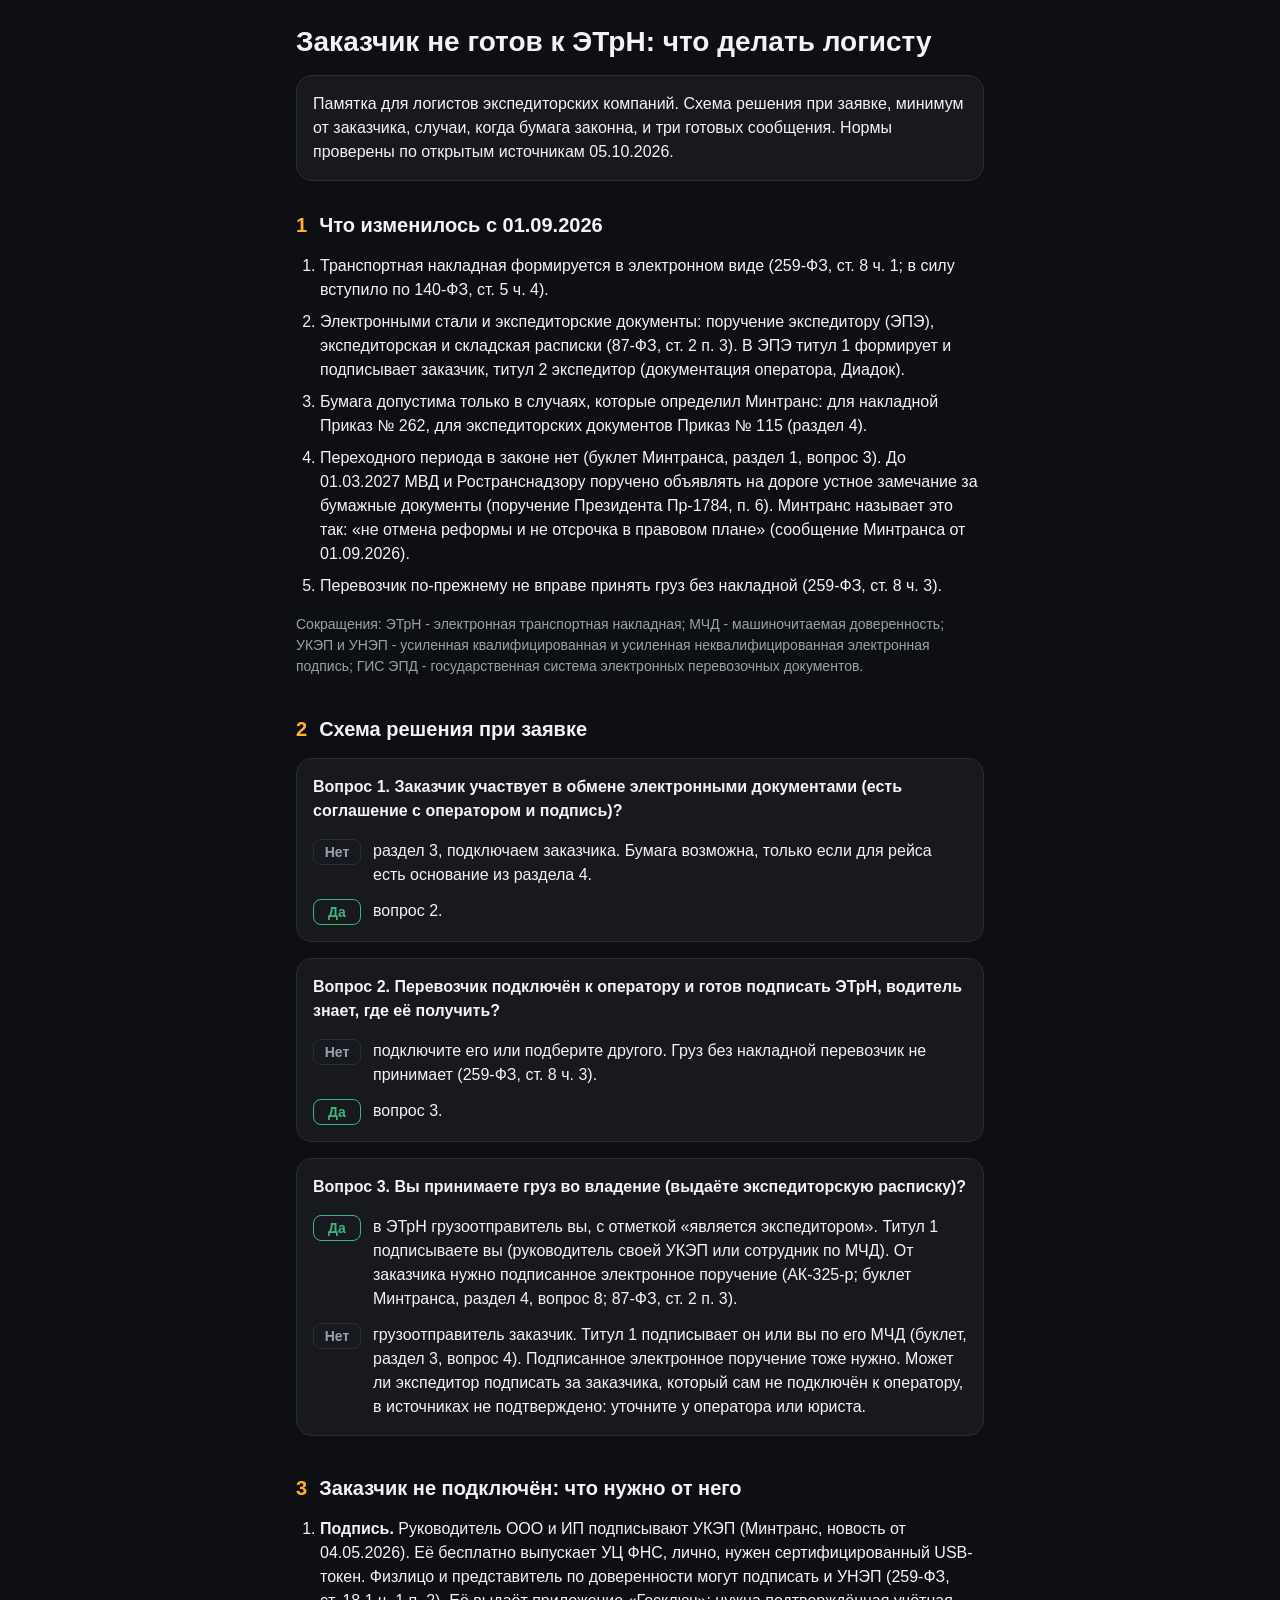
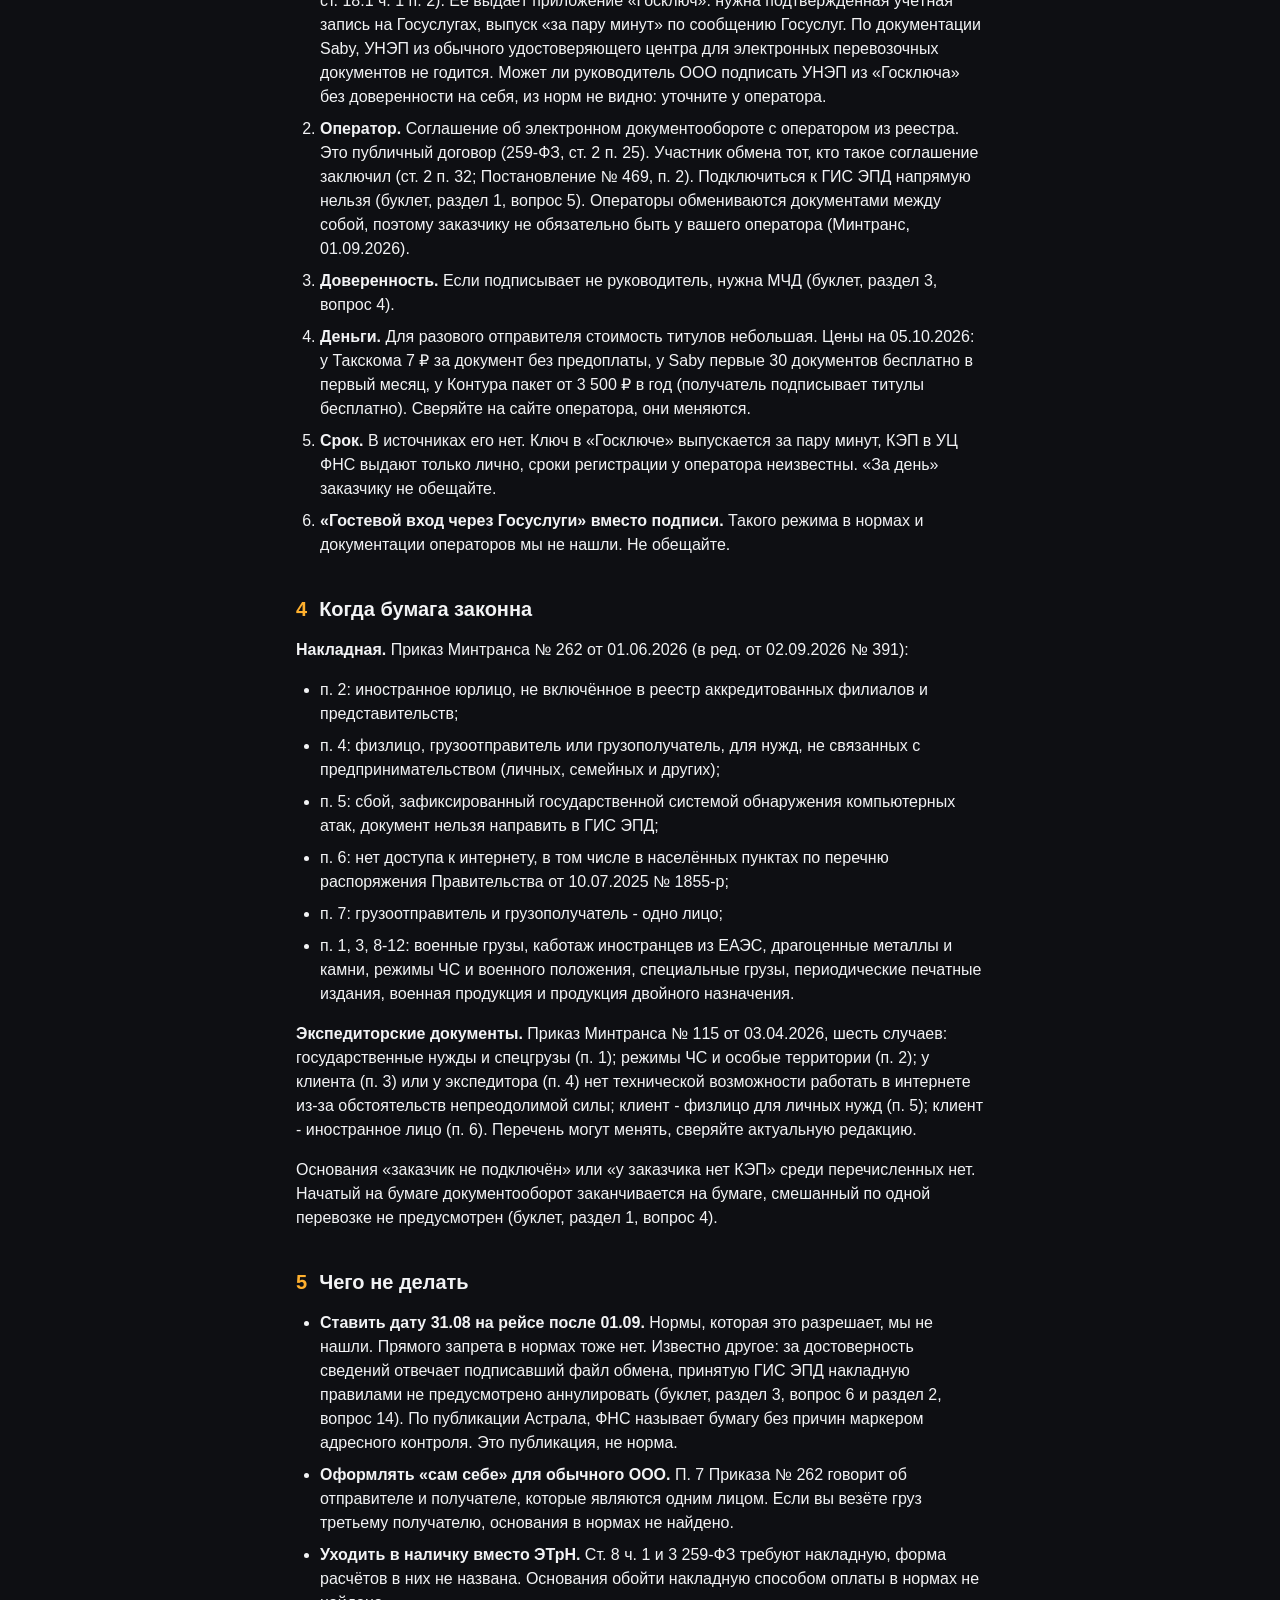
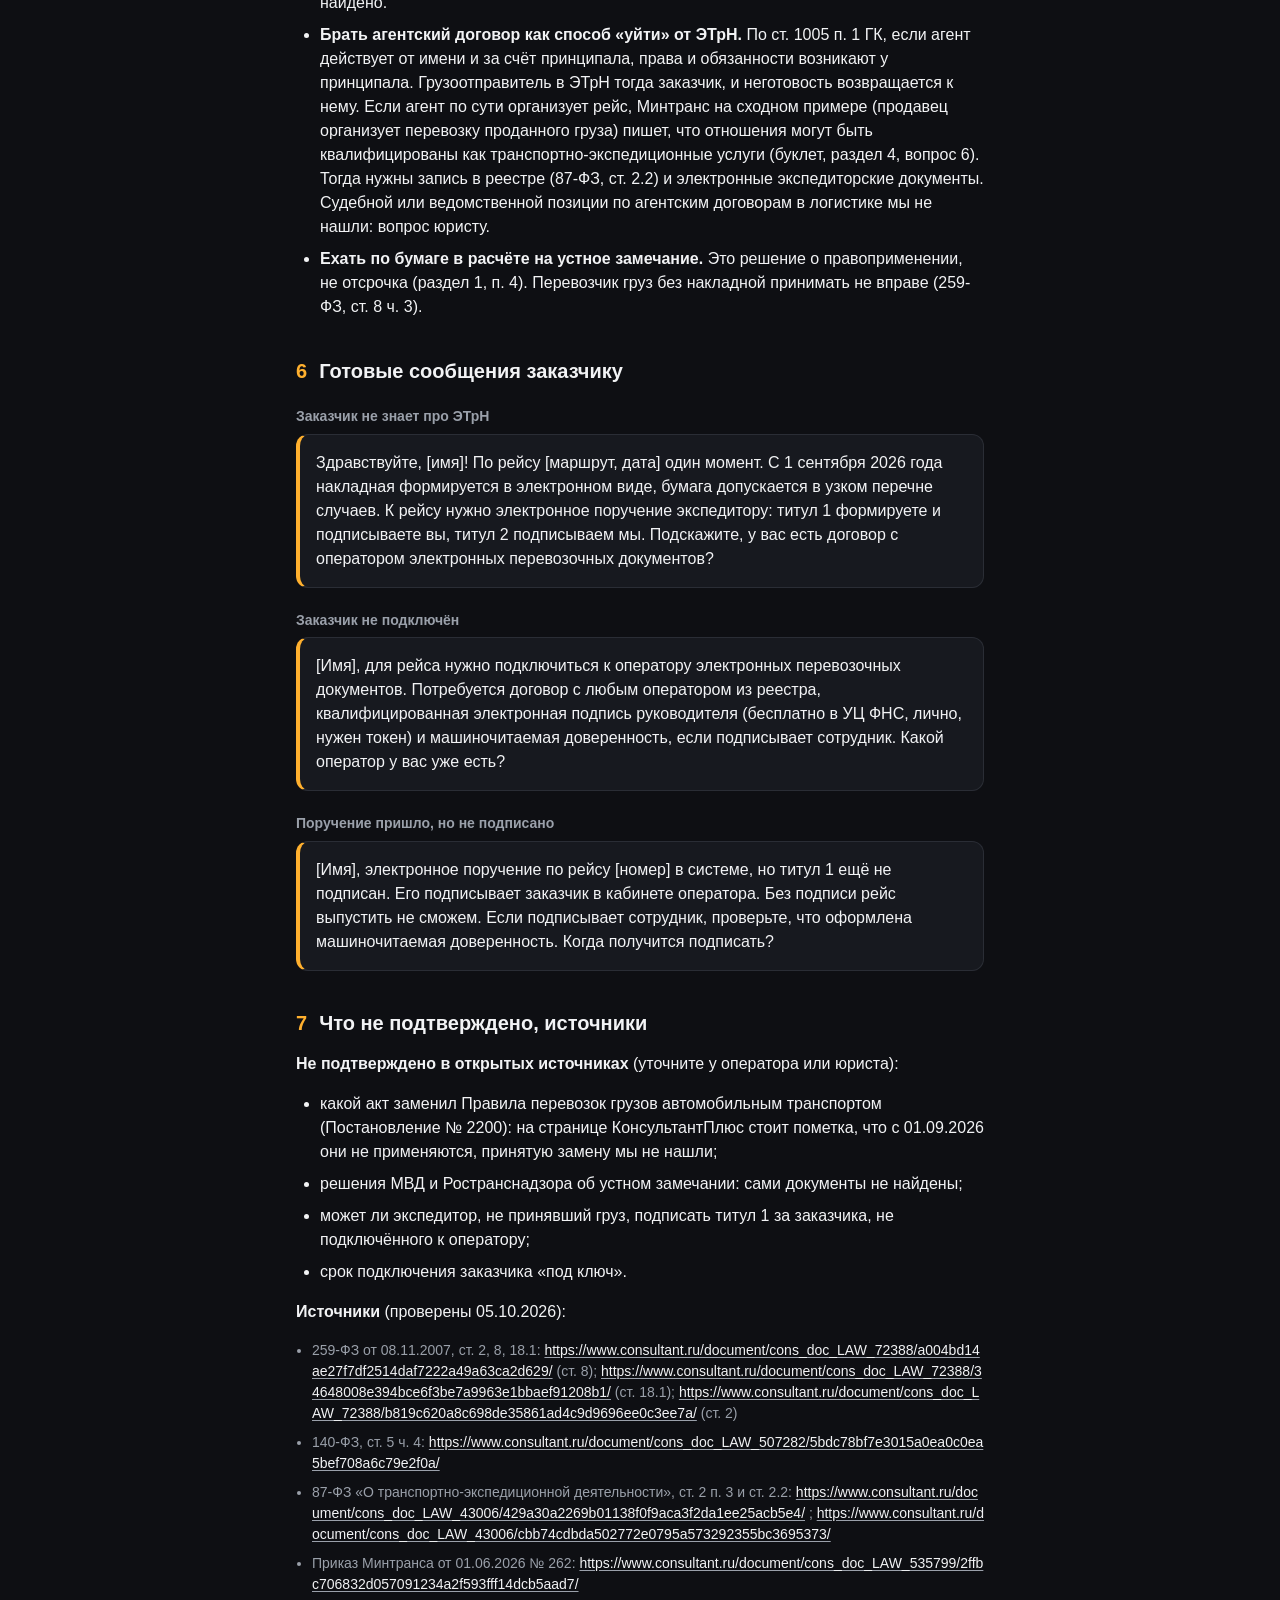
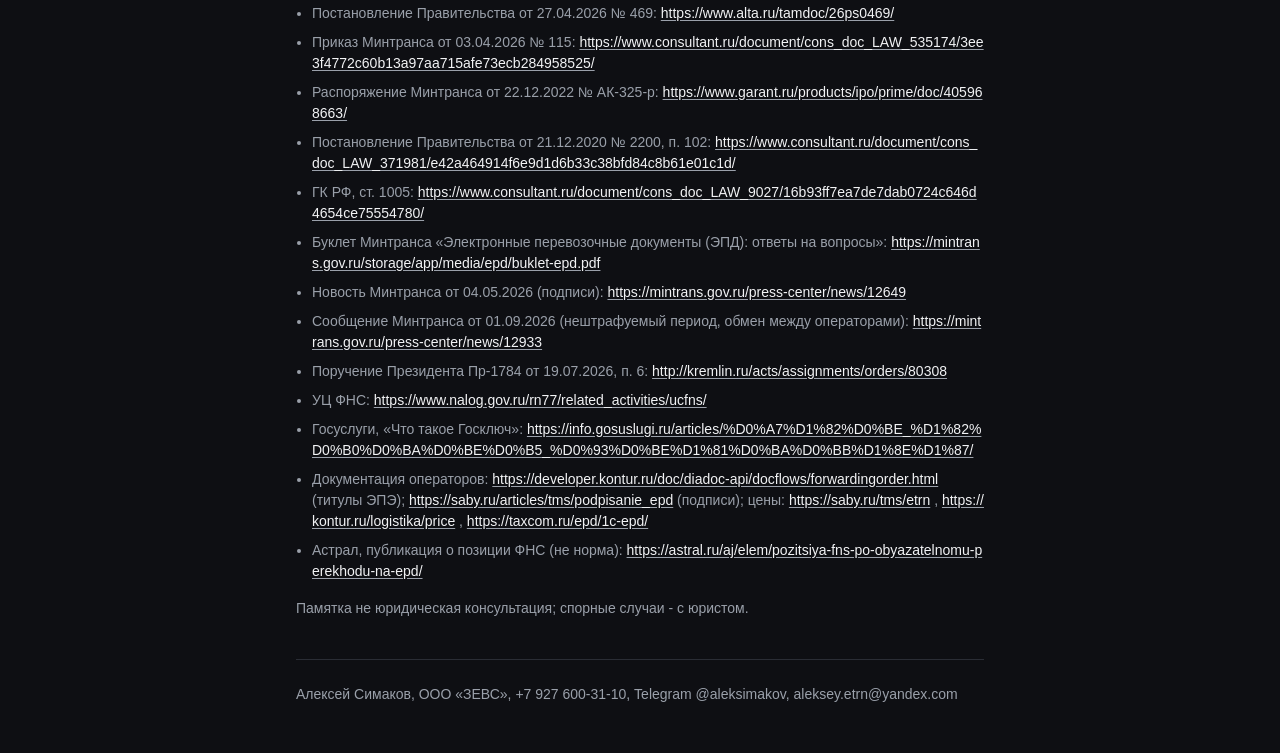
==== pamyatka.html @ cad3db92 "pamyatka: памятка логисту «Заказчик не готов к ЭТрН» (noindex)" ====
<!DOCTYPE html>
<html lang="ru">
<head>
<meta name="robots" content="noindex, nofollow">
<meta charset="utf-8">
<meta name="viewport" content="width=device-width, initial-scale=1">
<title>Заказчик не готов к ЭТрН: что делать логисту</title>
<style>
:root{
  --bg:#0E0F13; --surface:#17191F; --text:#F2F3F5; --text-dim:#9AA0AA;
  --accent:#FFB02E; --border:#2A2D35; --ok:#3FB57A;
}
*{box-sizing:border-box}
html{-webkit-text-size-adjust:100%}
body{margin:0;background:var(--bg);color:var(--text);
  font:16px/1.5 Inter,-apple-system,"Segoe UI",Roboto,Helvetica,Arial,sans-serif}
main{max-width:720px;margin:0 auto;padding:24px 16px 48px}
h1{font-size:20px;line-height:1.25;margin:0 0 16px;font-weight:700}
h2{font-size:16px;line-height:1.25;margin:0 0 16px;font-weight:700;display:flex;gap:12px;align-items:baseline}
h2 .n{color:var(--accent);flex:none}
h3{font-size:14px;line-height:1.25;margin:24px 0 8px;font-weight:700;color:var(--text-dim)}
@media (min-width:480px){h1{font-size:28px}h2{font-size:20px}}
.lead{font-size:16px;color:var(--text);margin:0 0 32px;padding:16px;background:var(--surface);border:1px solid var(--border);border-radius:16px}
section{margin:0 0 40px}
p{margin:0 0 16px}
ol,ul{margin:0 0 16px;padding-left:24px}
li{margin:0 0 8px}
strong{font-weight:700}
a{color:var(--text);text-decoration:underline;text-decoration-color:var(--text-dim);text-underline-offset:2px;word-break:break-all}
.abbr{font-size:14px;color:var(--text-dim)}
.disc{font-size:14px;color:var(--text-dim);margin-top:16px}
.q{background:var(--surface);border:1px solid var(--border);border-radius:16px;margin:0 0 16px;padding:16px;break-inside:avoid}
.qh{font-weight:700;margin:0 0 16px}
ul.yn{list-style:none;padding:0;margin:0}
ul.yn li{display:flex;gap:12px;align-items:flex-start;margin:0 0 12px}
ul.yn li:last-child{margin:0}
ul.yn b{flex:none;min-width:48px;text-align:center;font-size:14px;line-height:24px;border:1px solid var(--border);border-radius:8px;padding:0 8px}
ul.yn b.yes{color:var(--ok);border-color:var(--ok)}
ul.yn b.no{color:var(--text-dim)}
ul.yn span{flex:1;min-width:0}
blockquote{margin:0 0 16px;padding:16px;background:var(--surface);border:1px solid var(--border);border-left:4px solid var(--accent);border-radius:12px;break-inside:avoid}
blockquote p{margin:0}
ul.src{font-size:14px;color:var(--text-dim);padding-left:16px}
ul.src li{margin:0 0 8px}
hr{border:0;border-top:1px solid var(--border);margin:24px 0}
.foot{font-size:14px;color:var(--text-dim);margin:0}
@media print{
  :root{--bg:#fff;--surface:#fff;--text:#111;--text-dim:#444;--accent:#111;--border:#bbb;--ok:#111}
  @page{size:A4;margin:12mm}
  body{font-size:14px;line-height:1.35}
  main{max-width:none;padding:0}
  .lead{border-radius:0;margin-bottom:16px;padding:12px}
  section{margin:0 0 16px}
  h2{break-after:avoid;margin-bottom:8px}
  h3{break-after:avoid;margin:12px 0 4px}
  p{margin-bottom:8px}
  ol,ul{margin-bottom:8px}
  li{break-inside:avoid;margin-bottom:4px}
  .q{padding:12px;margin-bottom:8px}
  .qh{margin-bottom:8px}
  ul.yn li{margin-bottom:8px}
  blockquote{padding:12px;margin-bottom:8px}
  ul.src{font-size:12px;line-height:1.3}
  ul.src li{margin-bottom:4px}
  a{text-decoration:none;color:var(--text)}
  ul.yn b.yes{border-color:#111}
}

</style>
</head>
<body>
<main>
<h1>Заказчик не готов к ЭТрН: что делать логисту</h1>
<p class="lead">Памятка для логистов экспедиторских компаний. Схема решения при заявке, минимум от заказчика, случаи, когда бумага законна, и три готовых сообщения. Нормы проверены по открытым источникам 05.10.2026.</p>
<section id="s1">
<h2><span class="n">1</span>Что изменилось с 01.09.2026</h2>
<ol>
<li>Транспортная накладная формируется в электронном виде (259-ФЗ, ст.&nbsp;8 ч. 1; в силу вступило по 140-ФЗ, ст.&nbsp;5 ч. 4).</li>
<li>Электронными стали и экспедиторские документы: поручение экспедитору (ЭПЭ), экспедиторская и складская расписки (87-ФЗ, ст.&nbsp;2 п.&nbsp;3). В ЭПЭ титул 1 формирует и подписывает заказчик, титул 2 экспедитор (документация оператора, Диадок).</li>
<li>Бумага допустима только в случаях, которые определил Минтранс: для накладной Приказ №&nbsp;262, для экспедиторских документов Приказ №&nbsp;115 (раздел&nbsp;4).</li>
<li>Переходного периода в законе нет (буклет Минтранса, раздел&nbsp;1, вопрос&nbsp;3). До 01.03.2027 МВД и Ространснадзору поручено объявлять на дороге устное замечание за бумажные документы (поручение Президента Пр-1784, п.&nbsp;6). Минтранс называет это так: «не отмена реформы и не отсрочка в правовом плане» (сообщение Минтранса от 01.09.2026).</li>
<li>Перевозчик по-прежнему не вправе принять груз без накладной (259-ФЗ, ст.&nbsp;8 ч. 3).</li>
</ol>
<p class="abbr">Сокращения: ЭТрН - электронная транспортная накладная; МЧД - машиночитаемая доверенность; УКЭП и УНЭП - усиленная квалифицированная и усиленная неквалифицированная электронная подпись; ГИС ЭПД - государственная система электронных перевозочных документов.</p>
</section>
<section id="s2">
<h2><span class="n">2</span>Схема решения при заявке</h2>
<div class="q"><p class="qh">Вопрос 1. Заказчик участвует в обмене электронными документами (есть соглашение с оператором и подпись)?</p>
<ul class="yn">
<li><b class="no">Нет</b><span>раздел&nbsp;3, подключаем заказчика. Бумага возможна, только если для рейса есть основание из раздела&nbsp;4.</span></li>
<li><b class="yes">Да</b><span>вопрос&nbsp;2.</span></li>
</ul></div>
<div class="q"><p class="qh">Вопрос 2. Перевозчик подключён к оператору и готов подписать ЭТрН, водитель знает, где её получить?</p>
<ul class="yn">
<li><b class="no">Нет</b><span>подключите его или подберите другого. Груз без накладной перевозчик не принимает (259-ФЗ, ст.&nbsp;8 ч. 3).</span></li>
<li><b class="yes">Да</b><span>вопрос&nbsp;3.</span></li>
</ul></div>
<div class="q"><p class="qh">Вопрос 3. Вы принимаете груз во владение (выдаёте экспедиторскую расписку)?</p>
<ul class="yn">
<li><b class="yes">Да</b><span>в ЭТрН грузоотправитель вы, с отметкой «является экспедитором». Титул 1 подписываете вы (руководитель своей УКЭП или сотрудник по МЧД). От заказчика нужно подписанное электронное поручение (АК-325-р; буклет Минтранса, раздел&nbsp;4, вопрос&nbsp;8; 87-ФЗ, ст.&nbsp;2 п.&nbsp;3).</span></li>
<li><b class="no">Нет</b><span>грузоотправитель заказчик. Титул 1 подписывает он или вы по его МЧД (буклет, раздел&nbsp;3, вопрос&nbsp;4). Подписанное электронное поручение тоже нужно. Может ли экспедитор подписать за заказчика, который сам не подключён к оператору, в источниках не подтверждено: уточните у оператора или юриста.</span></li>
</ul></div>
</section>
<section id="s3">
<h2><span class="n">3</span>Заказчик не подключён: что нужно от него</h2>
<ol>
<li><strong>Подпись.</strong> Руководитель ООО и ИП подписывают УКЭП (Минтранс, новость от 04.05.2026). Её бесплатно выпускает УЦ ФНС, лично, нужен сертифицированный USB-токен. Физлицо и представитель по доверенности могут подписать и УНЭП (259-ФЗ, ст.&nbsp;18.1 ч. 1 п.&nbsp;2). Её выдаёт приложение «Госключ»: нужна подтверждённая учётная запись на Госуслугах, выпуск «за пару минут» по сообщению Госуслуг. По документации Saby, УНЭП из обычного удостоверяющего центра для электронных перевозочных документов не годится. Может ли руководитель ООО подписать УНЭП из «Госключа» без доверенности на себя, из норм не видно: уточните у оператора.</li>
<li><strong>Оператор.</strong> Соглашение об электронном документообороте с оператором из реестра. Это публичный договор (259-ФЗ, ст.&nbsp;2 п.&nbsp;25). Участник обмена тот, кто такое соглашение заключил (ст.&nbsp;2 п.&nbsp;32; Постановление №&nbsp;469, п.&nbsp;2). Подключиться к ГИС ЭПД напрямую нельзя (буклет, раздел&nbsp;1, вопрос&nbsp;5). Операторы обмениваются документами между собой, поэтому заказчику не обязательно быть у вашего оператора (Минтранс, 01.09.2026).</li>
<li><strong>Доверенность.</strong> Если подписывает не руководитель, нужна МЧД (буклет, раздел&nbsp;3, вопрос&nbsp;4).</li>
<li><strong>Деньги.</strong> Для разового отправителя стоимость титулов небольшая. Цены на 05.10.2026: у Такскома 7 ₽ за документ без предоплаты, у Saby первые 30 документов бесплатно в первый месяц, у Контура пакет от 3 500 ₽ в год (получатель подписывает титулы бесплатно). Сверяйте на сайте оператора, они меняются.</li>
<li><strong>Срок.</strong> В источниках его нет. Ключ в «Госключе» выпускается за пару минут, КЭП в УЦ ФНС выдают только лично, сроки регистрации у оператора неизвестны. «За день» заказчику не обещайте.</li>
<li><strong>«Гостевой вход через Госуслуги» вместо подписи.</strong> Такого режима в нормах и документации операторов мы не нашли. Не обещайте.</li>
</ol>
</section>
<section id="s4">
<h2><span class="n">4</span>Когда бумага законна</h2>
<p><strong>Накладная.</strong> Приказ Минтранса №&nbsp;262 от 01.06.2026 (в ред. от 02.09.2026 №&nbsp;391):</p>
<ul>
<li>п.&nbsp;2: иностранное юрлицо, не включённое в реестр аккредитованных филиалов и представительств;</li>
<li>п.&nbsp;4: физлицо, грузоотправитель или грузополучатель, для нужд, не связанных с предпринимательством (личных, семейных и других);</li>
<li>п.&nbsp;5: сбой, зафиксированный государственной системой обнаружения компьютерных атак, документ нельзя направить в ГИС ЭПД;</li>
<li>п.&nbsp;6: нет доступа к интернету, в том числе в населённых пунктах по перечню распоряжения Правительства от 10.07.2025 №&nbsp;1855-р;</li>
<li>п.&nbsp;7: грузоотправитель и грузополучатель - одно лицо;</li>
<li>п.&nbsp;1, 3, 8-12: военные грузы, каботаж иностранцев из ЕАЭС, драгоценные металлы и камни, режимы ЧС и военного положения, специальные грузы, периодические печатные издания, военная продукция и продукция двойного назначения.</li>
</ul>
<p><strong>Экспедиторские документы.</strong> Приказ Минтранса №&nbsp;115 от 03.04.2026, шесть случаев: государственные нужды и спецгрузы (п.&nbsp;1); режимы ЧС и особые территории (п.&nbsp;2); у клиента (п.&nbsp;3) или у экспедитора (п.&nbsp;4) нет технической возможности работать в интернете из-за обстоятельств непреодолимой силы; клиент - физлицо для личных нужд (п.&nbsp;5); клиент - иностранное лицо (п.&nbsp;6). Перечень могут менять, сверяйте актуальную редакцию.</p>
<p>Основания «заказчик не подключён» или «у заказчика нет КЭП» среди перечисленных нет. Начатый на бумаге документооборот заканчивается на бумаге, смешанный по одной перевозке не предусмотрен (буклет, раздел&nbsp;1, вопрос&nbsp;4).</p>
</section>
<section id="s5">
<h2><span class="n">5</span>Чего не делать</h2>
<ul>
<li><strong>Ставить дату 31.08 на рейсе после 01.09.</strong> Нормы, которая это разрешает, мы не нашли. Прямого запрета в нормах тоже нет. Известно другое: за достоверность сведений отвечает подписавший файл обмена, принятую ГИС ЭПД накладную правилами не предусмотрено аннулировать (буклет, раздел&nbsp;3, вопрос&nbsp;6 и раздел&nbsp;2, вопрос&nbsp;14). По публикации Астрала, ФНС называет бумагу без причин маркером адресного контроля. Это публикация, не норма.</li>
<li><strong>Оформлять «сам себе» для обычного ООО.</strong> П. 7 Приказа №&nbsp;262 говорит об отправителе и получателе, которые являются одним лицом. Если вы везёте груз третьему получателю, основания в нормах не найдено.</li>
<li><strong>Уходить в наличку вместо ЭТрН.</strong> Ст. 8 ч. 1 и 3 259-ФЗ требуют накладную, форма расчётов в них не названа. Основания обойти накладную способом оплаты в нормах не найдено.</li>
<li><strong>Брать агентский договор как способ «уйти» от ЭТрН.</strong> По ст.&nbsp;1005 п.&nbsp;1 ГК, если агент действует от имени и за счёт принципала, права и обязанности возникают у принципала. Грузоотправитель в ЭТрН тогда заказчик, и неготовость возвращается к нему. Если агент по сути организует рейс, Минтранс на сходном примере (продавец организует перевозку проданного груза) пишет, что отношения могут быть квалифицированы как транспортно-экспедиционные услуги (буклет, раздел&nbsp;4, вопрос&nbsp;6). Тогда нужны запись в реестре (87-ФЗ, ст.&nbsp;2.2) и электронные экспедиторские документы. Судебной или ведомственной позиции по агентским договорам в логистике мы не нашли: вопрос юристу.</li>
<li><strong>Ехать по бумаге в расчёте на устное замечание.</strong> Это решение о правоприменении, не отсрочка (раздел&nbsp;1, п.&nbsp;4). Перевозчик груз без накладной принимать не вправе (259-ФЗ, ст.&nbsp;8 ч. 3).</li>
</ul>
</section>
<section id="s6">
<h2><span class="n">6</span>Готовые сообщения заказчику</h2>
<h3>Заказчик не знает про ЭТрН</h3>
<blockquote><p>Здравствуйте, [имя]! По рейсу [маршрут, дата] один момент. С 1 сентября 2026 года накладная формируется в электронном виде, бумага допускается в узком перечне случаев. К рейсу нужно электронное поручение экспедитору: титул 1 формируете и подписываете вы, титул 2 подписываем мы. Подскажите, у вас есть договор с оператором электронных перевозочных документов?</p></blockquote>
<h3>Заказчик не подключён</h3>
<blockquote><p>[Имя], для рейса нужно подключиться к оператору электронных перевозочных документов. Потребуется договор с любым оператором из реестра, квалифицированная электронная подпись руководителя (бесплатно в УЦ ФНС, лично, нужен токен) и машиночитаемая доверенность, если подписывает сотрудник. Какой оператор у вас уже есть?</p></blockquote>
<h3>Поручение пришло, но не подписано</h3>
<blockquote><p>[Имя], электронное поручение по рейсу [номер] в системе, но титул 1 ещё не подписан. Его подписывает заказчик в кабинете оператора. Без подписи рейс выпустить не сможем. Если подписывает сотрудник, проверьте, что оформлена машиночитаемая доверенность. Когда получится подписать?</p></blockquote>
</section>
<section id="s7">
<h2><span class="n">7</span>Что не подтверждено, источники</h2>
<p><strong>Не подтверждено в открытых источниках</strong> (уточните у оператора или юриста):</p>
<ul>
<li>какой акт заменил Правила перевозок грузов автомобильным транспортом (Постановление №&nbsp;2200): на странице КонсультантПлюс стоит пометка, что с 01.09.2026 они не применяются, принятую замену мы не нашли;</li>
<li>решения МВД и Ространснадзора об устном замечании: сами документы не найдены;</li>
<li>может ли экспедитор, не принявший груз, подписать титул 1 за заказчика, не подключённого к оператору;</li>
<li>срок подключения заказчика «под ключ».</li>
</ul>
<p><strong>Источники</strong> (проверены 05.10.2026):</p>
<ul class="src">
<li>259-ФЗ от 08.11.2007, ст.&nbsp;2, 8, 18.1: <a href="https://www.consultant.ru/document/cons_doc_LAW_72388/a004bd14ae27f7df2514daf7222a49a63ca2d629/">https://www.consultant.ru/document/cons_doc_LAW_72388/a004bd14ae27f7df2514daf7222a49a63ca2d629/</a> (ст.&nbsp;8); <a href="https://www.consultant.ru/document/cons_doc_LAW_72388/34648008e394bce6f3be7a9963e1bbaef91208b1/">https://www.consultant.ru/document/cons_doc_LAW_72388/34648008e394bce6f3be7a9963e1bbaef91208b1/</a> (ст.&nbsp;18.1); <a href="https://www.consultant.ru/document/cons_doc_LAW_72388/b819c620a8c698de35861ad4c9d9696ee0c3ee7a/">https://www.consultant.ru/document/cons_doc_LAW_72388/b819c620a8c698de35861ad4c9d9696ee0c3ee7a/</a> (ст.&nbsp;2)</li>
<li>140-ФЗ, ст.&nbsp;5 ч. 4: <a href="https://www.consultant.ru/document/cons_doc_LAW_507282/5bdc78bf7e3015a0ea0c0ea5bef708a6c79e2f0a/">https://www.consultant.ru/document/cons_doc_LAW_507282/5bdc78bf7e3015a0ea0c0ea5bef708a6c79e2f0a/</a></li>
<li>87-ФЗ «О транспортно-экспедиционной деятельности», ст.&nbsp;2 п.&nbsp;3 и ст.&nbsp;2.2: <a href="https://www.consultant.ru/document/cons_doc_LAW_43006/429a30a2269b01138f0f9aca3f2da1ee25acb5e4/">https://www.consultant.ru/document/cons_doc_LAW_43006/429a30a2269b01138f0f9aca3f2da1ee25acb5e4/</a> ; <a href="https://www.consultant.ru/document/cons_doc_LAW_43006/cbb74cdbda502772e0795a573292355bc3695373/">https://www.consultant.ru/document/cons_doc_LAW_43006/cbb74cdbda502772e0795a573292355bc3695373/</a></li>
<li>Приказ Минтранса от 01.06.2026 №&nbsp;262: <a href="https://www.consultant.ru/document/cons_doc_LAW_535799/2ffbc706832d057091234a2f593fff14dcb5aad7/">https://www.consultant.ru/document/cons_doc_LAW_535799/2ffbc706832d057091234a2f593fff14dcb5aad7/</a></li>
<li>Постановление Правительства от 27.04.2026 №&nbsp;469: <a href="https://www.alta.ru/tamdoc/26ps0469/">https://www.alta.ru/tamdoc/26ps0469/</a></li>
<li>Приказ Минтранса от 03.04.2026 №&nbsp;115: <a href="https://www.consultant.ru/document/cons_doc_LAW_535174/3ee3f4772c60b13a97aa715afe73ecb284958525/">https://www.consultant.ru/document/cons_doc_LAW_535174/3ee3f4772c60b13a97aa715afe73ecb284958525/</a></li>
<li>Распоряжение Минтранса от 22.12.2022 № АК-325-р: <a href="https://www.garant.ru/products/ipo/prime/doc/405968663/">https://www.garant.ru/products/ipo/prime/doc/405968663/</a></li>
<li>Постановление Правительства от 21.12.2020 №&nbsp;2200, п.&nbsp;102: <a href="https://www.consultant.ru/document/cons_doc_LAW_371981/e42a464914f6e9d1d6b33c38bfd84c8b61e01c1d/">https://www.consultant.ru/document/cons_doc_LAW_371981/e42a464914f6e9d1d6b33c38bfd84c8b61e01c1d/</a></li>
<li>ГК РФ, ст.&nbsp;1005: <a href="https://www.consultant.ru/document/cons_doc_LAW_9027/16b93ff7ea7de7dab0724c646d4654ce75554780/">https://www.consultant.ru/document/cons_doc_LAW_9027/16b93ff7ea7de7dab0724c646d4654ce75554780/</a></li>
<li>Буклет Минтранса «Электронные перевозочные документы (ЭПД): ответы на вопросы»: <a href="https://mintrans.gov.ru/storage/app/media/epd/buklet-epd.pdf">https://mintrans.gov.ru/storage/app/media/epd/buklet-epd.pdf</a></li>
<li>Новость Минтранса от 04.05.2026 (подписи): <a href="https://mintrans.gov.ru/press-center/news/12649">https://mintrans.gov.ru/press-center/news/12649</a></li>
<li>Сообщение Минтранса от 01.09.2026 (нештрафуемый период, обмен между операторами): <a href="https://mintrans.gov.ru/press-center/news/12933">https://mintrans.gov.ru/press-center/news/12933</a></li>
<li>Поручение Президента Пр-1784 от 19.07.2026, п.&nbsp;6: <a href="http://kremlin.ru/acts/assignments/orders/80308">http://kremlin.ru/acts/assignments/orders/80308</a></li>
<li>УЦ ФНС: <a href="https://www.nalog.gov.ru/rn77/related_activities/ucfns/">https://www.nalog.gov.ru/rn77/related_activities/ucfns/</a></li>
<li>Госуслуги, «Что такое Госключ»: <a href="https://info.gosuslugi.ru/articles/%D0%A7%D1%82%D0%BE_%D1%82%D0%B0%D0%BA%D0%BE%D0%B5_%D0%93%D0%BE%D1%81%D0%BA%D0%BB%D1%8E%D1%87/">https://info.gosuslugi.ru/articles/%D0%A7%D1%82%D0%BE_%D1%82%D0%B0%D0%BA%D0%BE%D0%B5_%D0%93%D0%BE%D1%81%D0%BA%D0%BB%D1%8E%D1%87/</a></li>
<li>Документация операторов: <a href="https://developer.kontur.ru/doc/diadoc-api/docflows/forwardingorder.html">https://developer.kontur.ru/doc/diadoc-api/docflows/forwardingorder.html</a> (титулы ЭПЭ); <a href="https://saby.ru/articles/tms/podpisanie_epd">https://saby.ru/articles/tms/podpisanie_epd</a> (подписи); цены: <a href="https://saby.ru/tms/etrn">https://saby.ru/tms/etrn</a> , <a href="https://kontur.ru/logistika/price">https://kontur.ru/logistika/price</a> , <a href="https://taxcom.ru/epd/1c-epd/">https://taxcom.ru/epd/1c-epd/</a></li>
<li>Астрал, публикация о позиции ФНС (не норма): <a href="https://astral.ru/aj/elem/pozitsiya-fns-po-obyazatelnomu-perekhodu-na-epd/">https://astral.ru/aj/elem/pozitsiya-fns-po-obyazatelnomu-perekhodu-na-epd/</a></li>
</ul>
<p class="disc">Памятка не юридическая консультация; спорные случаи - с юристом.</p>
</section>
<hr>
<p class="foot">Алексей Симаков, ООО «ЗЕВС», +7 927 600-31-10, Telegram @aleksimakov, aleksey.etrn@yandex.com</p>
</main>
</body>
</html>
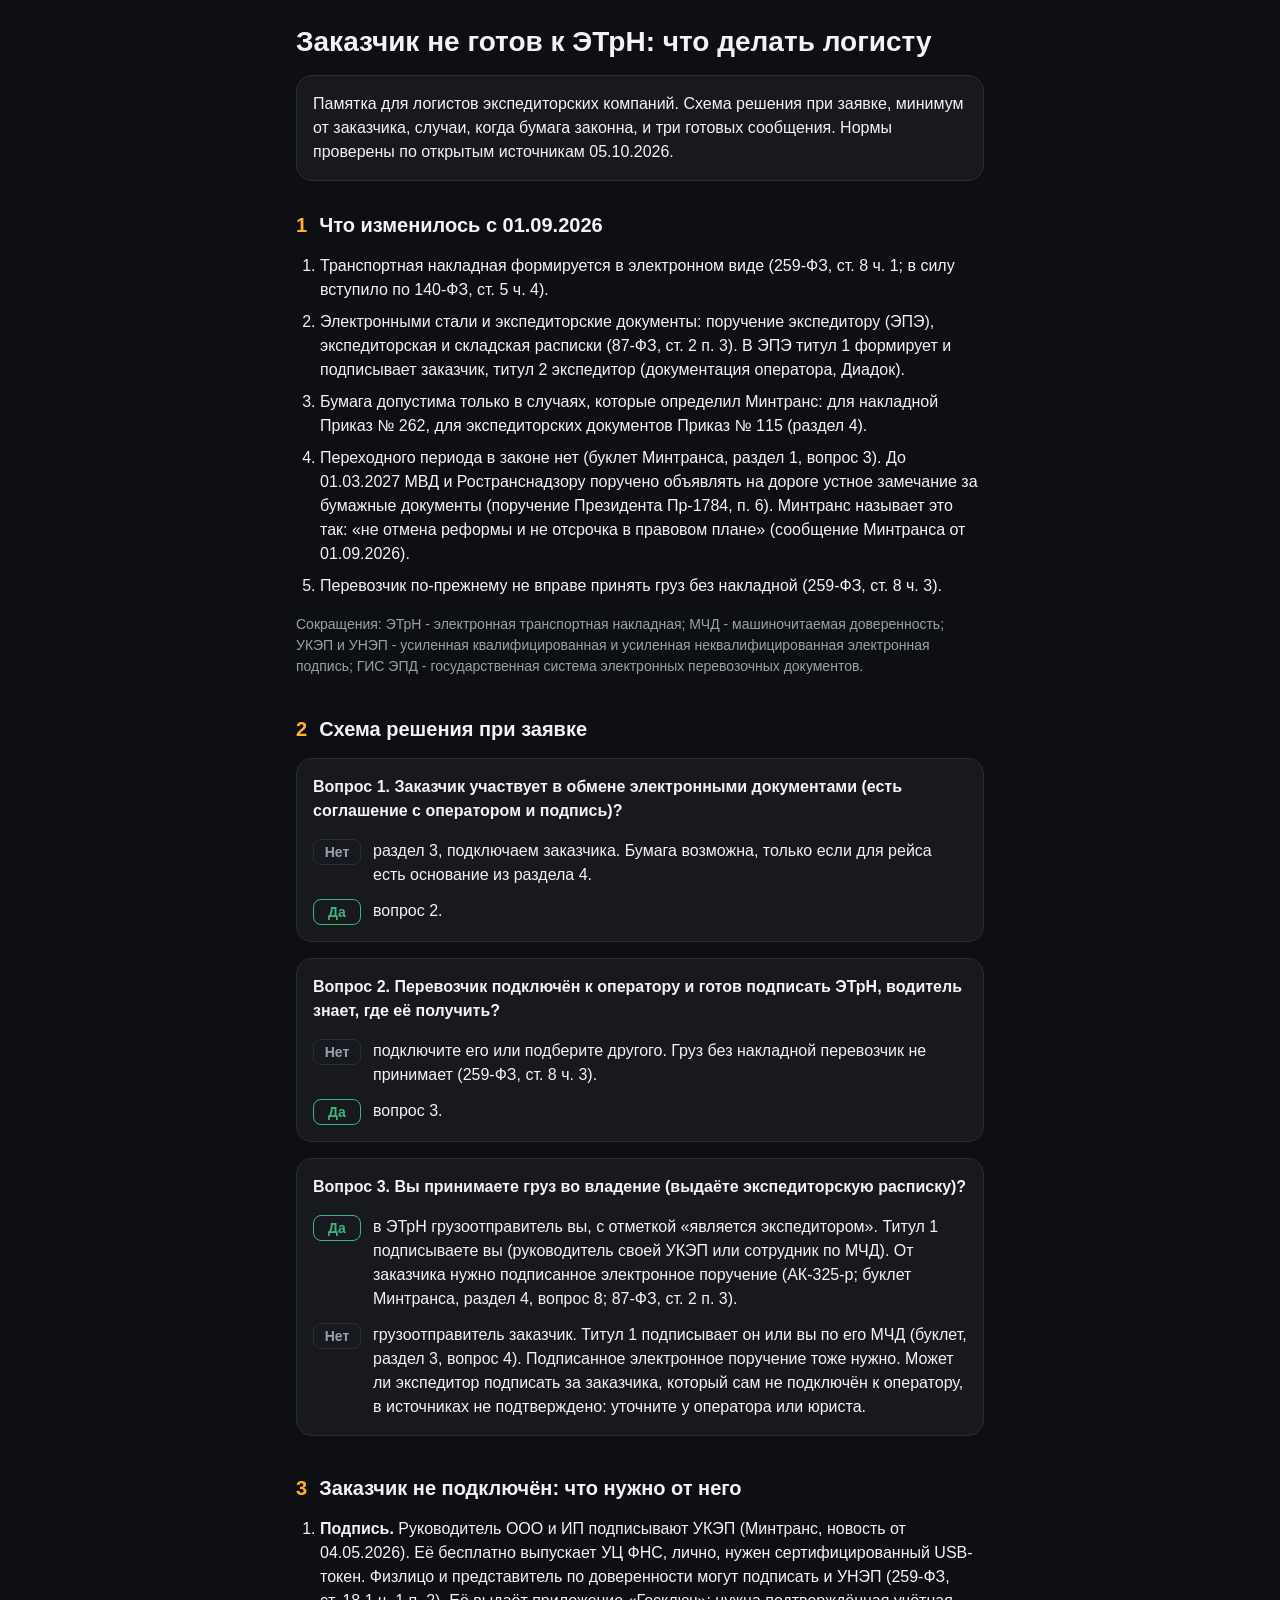
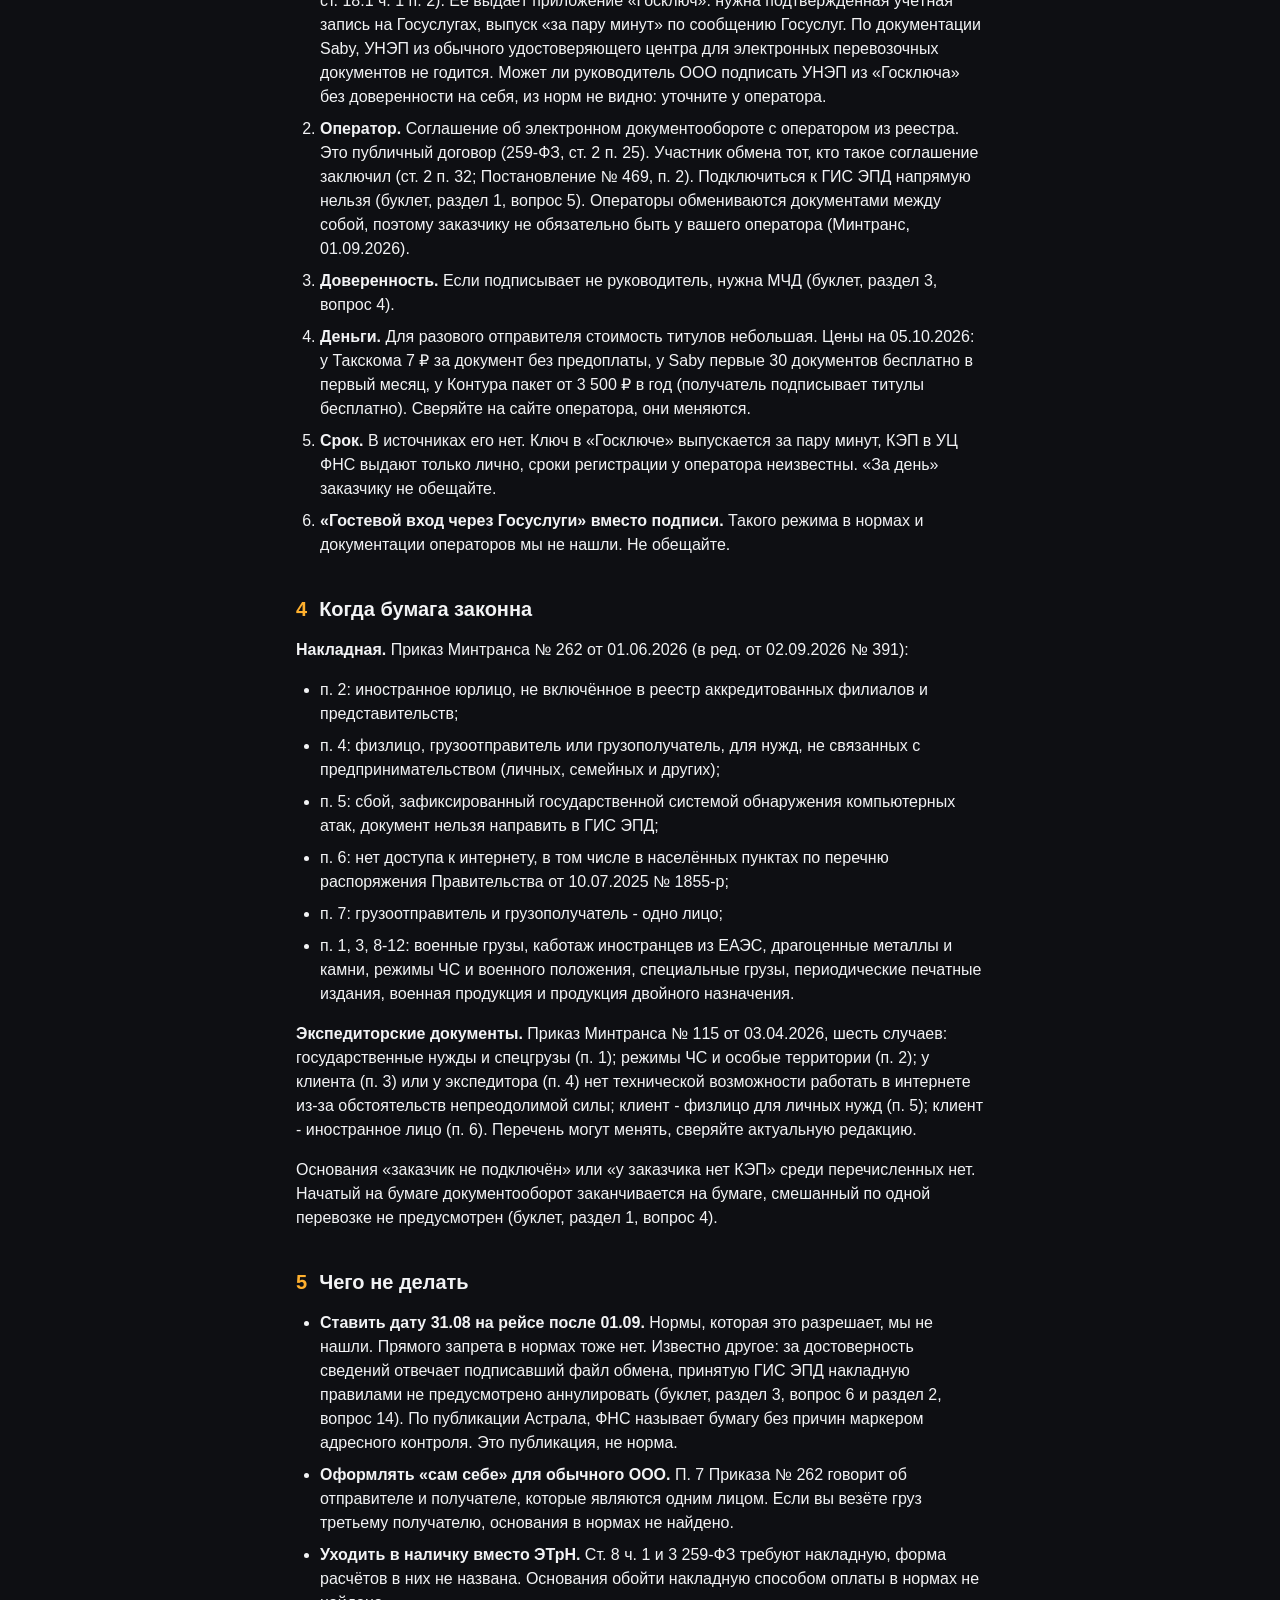
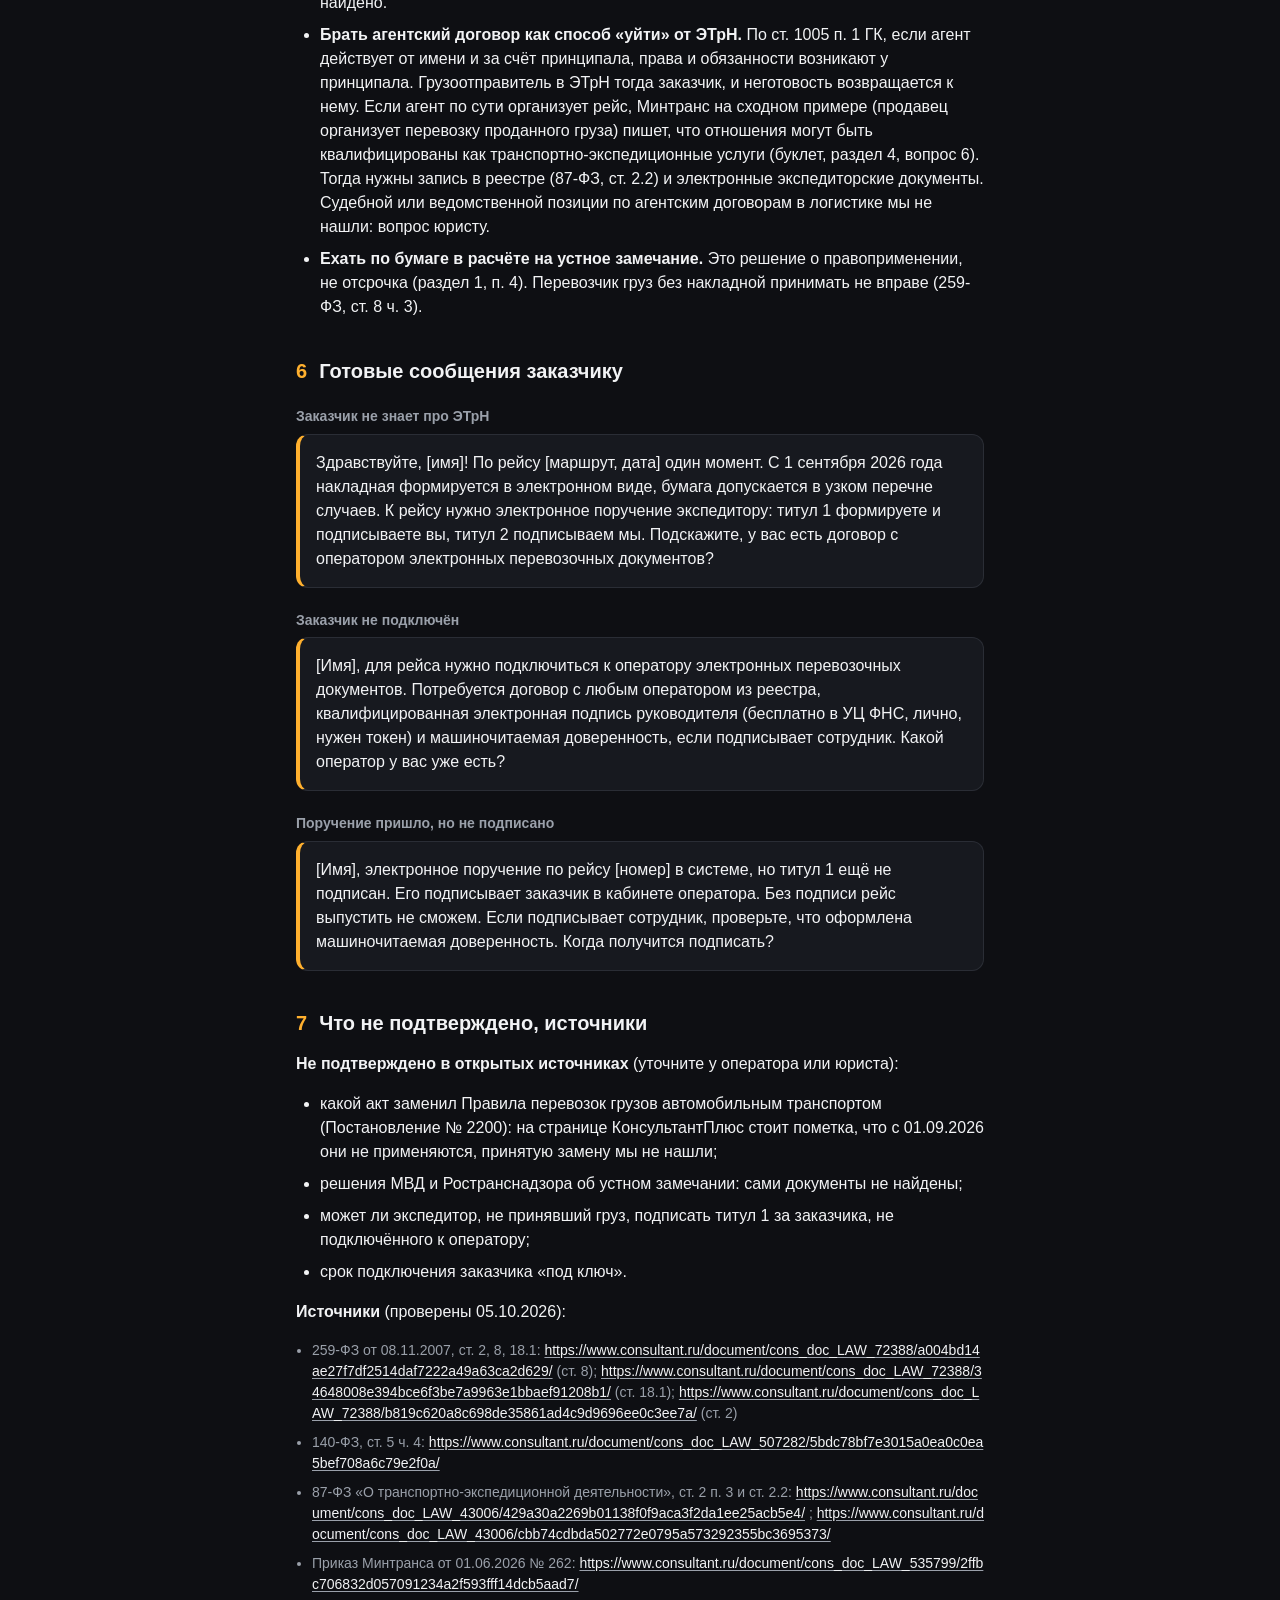
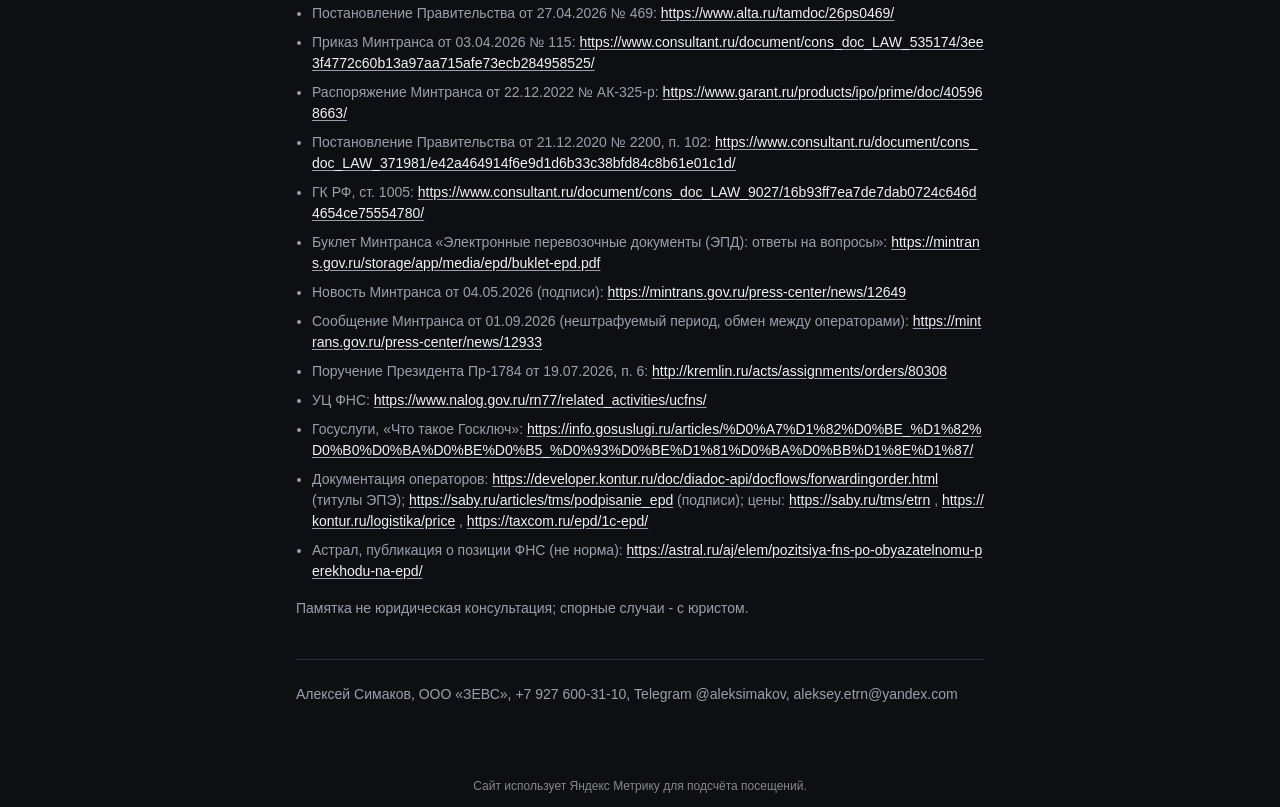
==== commit a8d3b1ea: "Яндекс Метрика 113512674 на памятке и демо + строка о Метрике" ====
--- a/pamyatka.html
+++ b/pamyatka.html
@@ -67,6 +67,17 @@
 }
 
 </style>
+<!-- Yandex.Metrika counter -->
+<script type="text/javascript">
+(function(m,e,t,r,i,k,a){m[i]=m[i]||function(){(m[i].a=m[i].a||[]).push(arguments)};
+m[i].l=1*new Date();
+for (var j = 0; j < document.scripts.length; j++) {if (document.scripts[j].src === r) { return; }}
+k=e.createElement(t),a=e.getElementsByTagName(t)[0],k.async=1,k.src=r,a.parentNode.insertBefore(k,a)})
+(window, document, "script", "https://mc.yandex.ru/metrika/tag.js", "ym");
+ym(113512674, "init", {clickmap:true, trackLinks:true, accurateTrackBounce:true, webvisor:true});
+</script>
+<noscript><div><img src="https://mc.yandex.ru/watch/113512674" style="position:absolute; left:-9999px;" alt="" /></div></noscript>
+<!-- /Yandex.Metrika counter -->
 </head>
 <body>
 <main>
@@ -179,5 +190,6 @@
 <hr>
 <p class="foot">Алексей Симаков, ООО «ЗЕВС», +7 927 600-31-10, Telegram @aleksimakov, aleksey.etrn@yandex.com</p>
 </main>
+<p style="font-size:12px;color:#888;text-align:center;margin:24px 0 12px">Сайт использует Яндекс Метрику для подсчёта посещений.</p>
 </body>
 </html>
